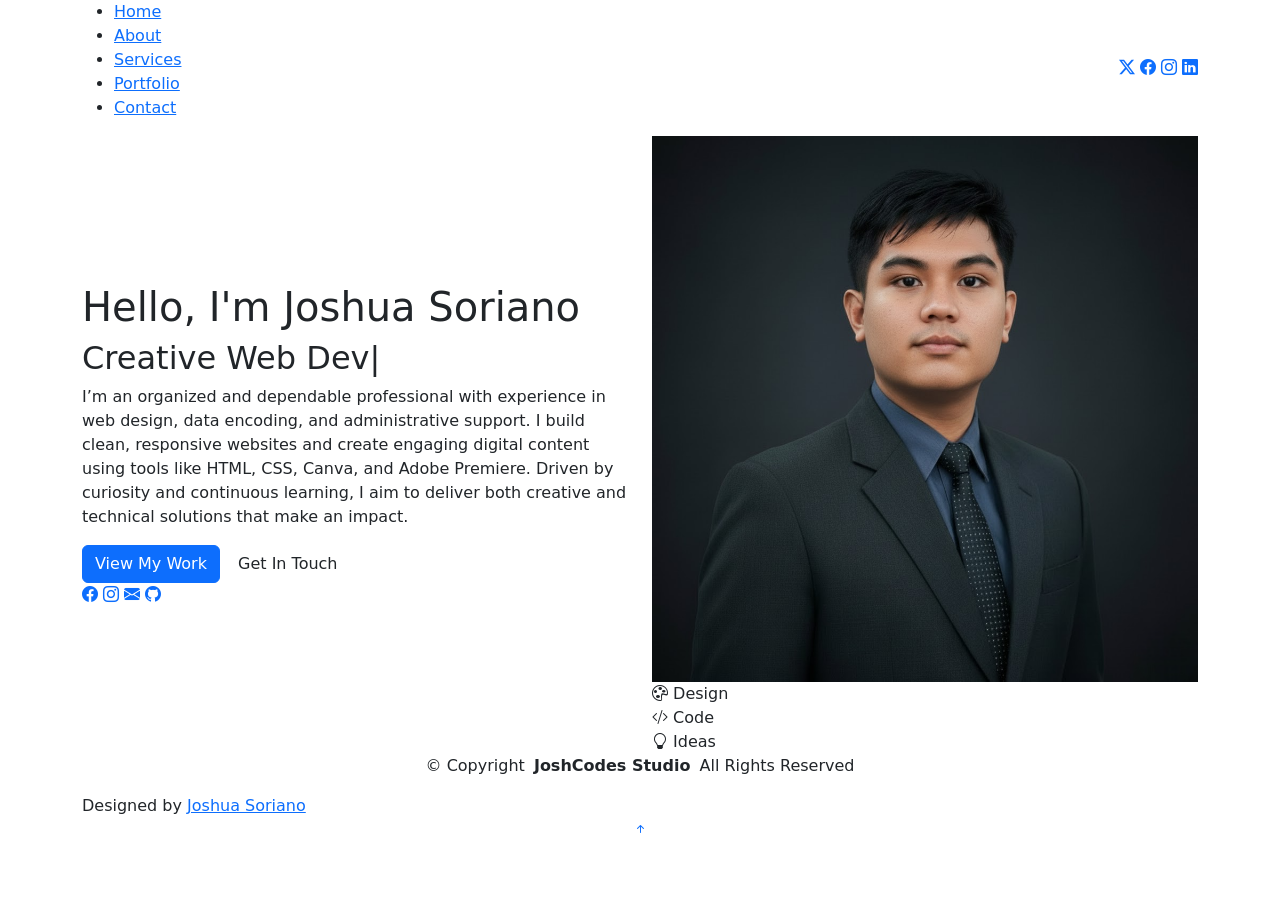
==== index.html @ 6dbc265b "Add files via upload" ====
<!DOCTYPE html>
<html lang="en">

<head>
  <meta charset="utf-8">
  <meta content="width=device-width, initial-scale=1.0" name="viewport">
  <title>Home - JoshCodes Studio</title>
  <meta name="description" content="">
  <meta name="keywords" content="">
  <link href="assets/img/logo/logo.png" rel="icon" type="image/png">

  <!-- Fonts -->
  <link href="https://fonts.googleapis.com" rel="preconnect">
  <link href="https://fonts.gstatic.com" rel="preconnect" crossorigin>
  <link href="https://fonts.googleapis.com/css2?family=Roboto:ital,wght@0,100;0,300;0,400;0,500;0,700;0,900;1,100;1,300;1,400;1,500;1,700;1,900&family=Poppins:ital,wght@0,100;0,200;0,300;0,400;0,500;0,600;0,700;0,800;0,900;1,100;1,200;1,300;1,400;1,500;1,600;1,700;1,800;1,900&family=Raleway:ital,wght@0,100;0,200;0,300;0,400;0,500;0,600;0,700;0,800;0,900;1,100;1,200;1,300;1,400;1,500;1,600;1,700;1,800;1,900&display=swap" rel="stylesheet">

  <!-- Vendor CSS Files -->
  <link href="assets/vendor/bootstrap/css/bootstrap.min.css" rel="stylesheet">
  <link href="assets/vendor/bootstrap-icons/bootstrap-icons.css" rel="stylesheet">
  <link href="assets/vendor/aos/aos.css" rel="stylesheet">
  <link href="assets/vendor/swiper/swiper-bundle.min.css" rel="stylesheet">
  <link href="assets/vendor/glightbox/css/glightbox.min.css" rel="stylesheet">

  <!-- Main CSS File -->
  <link href="assets/css/main.css" rel="stylesheet">

  <!-- =======================================================
  * Template Name: FolioOne
  * Template URL: https://bootstrapmade.com/folioone-bootstrap-portfolio-website-template/
  * Updated: Aug 23 2025 with Bootstrap v5.3.7
  * Author: BootstrapMade.com
  * License: https://bootstrapmade.com/license/
  ======================================================== -->
</head>

<body class="index-page">

  <header id="header" class="header d-flex align-items-center light-background sticky-top">
    <div class="container position-relative d-flex align-items-center justify-content-between">

      <!-- <a href="index.html" class="logo d-flex align-items-center me-auto me-xl-0">
      <img src="assets/img/logo.webp" alt="">
      <h1 class="sitename">FolioOne</h1> 
    </a> -->

      <nav id="navmenu" class="navmenu">
        <ul>
          <li><a href="index.html" class="active">Home</a></li>
          <li><a href="about.html">About</a></li>
          <li><a href="services.html">Services</a></li>
          <li><a href="portfolio.html">Portfolio</a></li>
          <li><a href="contact.html">Contact</a></li>
        </ul>
        <i class="mobile-nav-toggle d-xl-none bi bi-list"></i>
      </nav>

      <div class="header-social-links">
        <a href="#" title="Twitter (Coming soon)"><i class="bi bi-twitter-x"></i></a>
        <a href="https://www.facebook.com/joshuasoriano26" target="_blank"><i class="bi bi-facebook"></i></a>
        <a href="#" title="Instagram (Coming soon)"><i class="bi bi-instagram"></i></a>
        <a href="#" title="LinkedIn (Coming soon)"><i class="bi bi-linkedin"></i></a>
      </div>

    </div>
  </header>

  <main class="main">

    <!-- Hero Section -->
    <section id="hero" class="hero section">

      <div class="container" data-aos="fade-up" data-aos-delay="100">

        <div class="row gy-4 align-items-center">
          <div class="col-lg-6 order-2 order-lg-1">
            <div class="hero-content">
              <h1 data-aos="fade-up" data-aos-delay="200">Hello, I'm <span class="highlight">Joshua Soriano</span></h1>
              <h2 data-aos="fade-up" data-aos-delay="300">Creative <span class="typed" data-typed-items="Web Developer, UI/UX Designer, Multimedia Editor, IT Support"></span></h2>
              <p data-aos="fade-up" data-aos-delay="400">
              I’m an organized and dependable professional with experience in web design, data encoding, and administrative support. 
              I build clean, responsive websites and create engaging digital content using tools like HTML, CSS, Canva, and Adobe Premiere. 
              Driven by curiosity and continuous learning, I aim to deliver both creative and technical solutions that make an impact.
              </p>
              <div class="hero-actions" data-aos="fade-up" data-aos-delay="500">              
                <a href="portfolio.html" class="btn btn-primary">View My Work</a>
                <a href="contact.html" class="btn btn-outline">Get In Touch</a>
              </div>
              <div class="social-links" data-aos="fade-up" data-aos-delay="600">
                <a href="https://www.facebook.com/joshuasoriano26" target="_blank" class="facebook"><i class="bi bi-facebook"></i></a>
                <a href="https://www.instagram.com/joshua.soooo" title="Instagram (Coming soon)" class="instagram"><i class="bi bi-instagram"></i></a>
                <a href="mailto:joshuansoriano26@gmail.com" class="email"><i class="bi bi-envelope-fill"></i></a>
                <a href="javascript:void(0);" title="GitHub (Coming soon)" class="github"><i class="bi bi-github"></i></a>
              </div>                          
            </div>
          </div>
          <div class="col-lg-6 order-1 order-lg-2">
            <div class="hero-image" data-aos="zoom-in" data-aos-delay="300">
              <div class="image-wrapper">
                <img src="assets/img/profile/Portrait.png" alt="Sarah Mitchell" class="img-fluid">
                <div class="floating-elements">
                  <div class="floating-card design" data-aos="fade-left" data-aos-delay="700">
                    <i class="bi bi-palette"></i>
                    <span>Design</span>
                  </div>
                  <div class="floating-card code" data-aos="fade-right" data-aos-delay="800">
                    <i class="bi bi-code-slash"></i>
                    <span>Code</span>
                  </div>
                  <div class="floating-card creativity" data-aos="fade-up" data-aos-delay="900">
                    <i class="bi bi-lightbulb"></i>
                    <span>Ideas</span>
                  </div>
                </div>
              </div>
            </div>
          </div>
        </div>

      </div>

    </section><!-- /Hero Section -->

  </main>

  <footer id="footer" class="footer">

    <div class="container">
      <div class="copyright text-center ">
        <p>© <span>Copyright</span> <strong class="px-1 sitename">JoshCodes Studio</strong> <span>All Rights Reserved<br></span></p>
      </div>
      <div class="credits">
        <!-- All the links in the footer should remain intact. -->
        <!-- You can delete the links only if you've purchased the pro version. -->
        <!-- Licensing information: https://bootstrapmade.com/license/ -->
        <!-- Purchase the pro version with working PHP/AJAX contact form: [buy-url] -->
        Designed by <a href="https://bootstrapmade.com/">Joshua Soriano</a>
      </div>
    </div>

  </footer>

  <!-- Scroll Top -->
  <a href="#" id="scroll-top" class="scroll-top d-flex align-items-center justify-content-center"><i class="bi bi-arrow-up-short"></i></a>

  <!-- Preloader -->
  <div id="preloader"></div>

  <!-- Vendor JS Files -->
  <script src="assets/vendor/bootstrap/js/bootstrap.bundle.min.js"></script>
  <script src="assets/vendor/php-email-form/validate.js"></script>
  <script src="assets/vendor/aos/aos.js"></script>
  <script src="assets/vendor/typed.js/typed.umd.js"></script>
  <script src="assets/vendor/waypoints/noframework.waypoints.js"></script>
  <script src="assets/vendor/purecounter/purecounter_vanilla.js"></script>
  <script src="assets/vendor/swiper/swiper-bundle.min.js"></script>
  <script src="assets/vendor/imagesloaded/imagesloaded.pkgd.min.js"></script>
  <script src="assets/vendor/isotope-layout/isotope.pkgd.min.js"></script>
  <script src="assets/vendor/glightbox/js/glightbox.min.js"></script>

  <!-- Main JS File -->
  <script src="assets/js/main.js"></script>

</body>

</html>
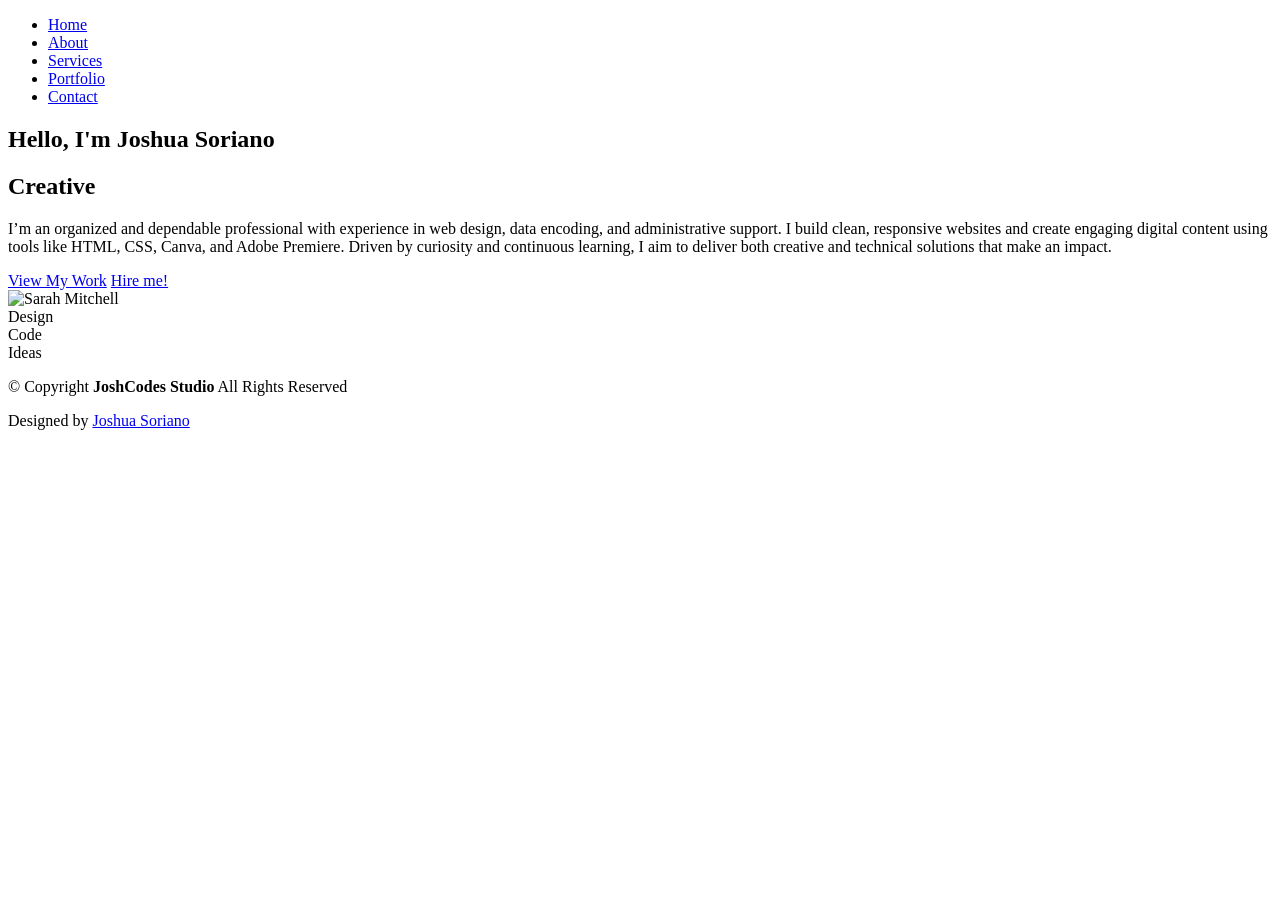
==== commit 26207371: "Add files via upload" ====
--- a/index.html
+++ b/index.html
@@ -57,7 +57,7 @@
       <div class="header-social-links">
         <a href="#" title="Twitter (Coming soon)"><i class="bi bi-twitter-x"></i></a>
         <a href="https://www.facebook.com/joshuasoriano26" target="_blank"><i class="bi bi-facebook"></i></a>
-        <a href="#" title="Instagram (Coming soon)"><i class="bi bi-instagram"></i></a>
+        <a href="https://www.instagram.com/joshua.soooo" target="_blank"><i class="bi bi-instagram"></i></a>
         <a href="#" title="LinkedIn (Coming soon)"><i class="bi bi-linkedin"></i></a>
       </div>
 
@@ -83,13 +83,13 @@
               </p>
               <div class="hero-actions" data-aos="fade-up" data-aos-delay="500">              
                 <a href="portfolio.html" class="btn btn-primary">View My Work</a>
-                <a href="contact.html" class="btn btn-outline">Get In Touch</a>
+                <a href="contact.html" class="btn btn-outline">Hire me!</a>
               </div>
               <div class="social-links" data-aos="fade-up" data-aos-delay="600">
                 <a href="https://www.facebook.com/joshuasoriano26" target="_blank" class="facebook"><i class="bi bi-facebook"></i></a>
-                <a href="https://www.instagram.com/joshua.soooo" title="Instagram (Coming soon)" class="instagram"><i class="bi bi-instagram"></i></a>
+                <a href="https://www.instagram.com/joshua.soooo" target="_blank" class="instagram"><i class="bi bi-instagram"></i></a>
                 <a href="mailto:joshuansoriano26@gmail.com" class="email"><i class="bi bi-envelope-fill"></i></a>
-                <a href="javascript:void(0);" title="GitHub (Coming soon)" class="github"><i class="bi bi-github"></i></a>
+                <a href="https://github.com/joshuansoriano26" target="_blank" class="github"><i class="bi bi-github"></i></a>
               </div>                          
             </div>
           </div>
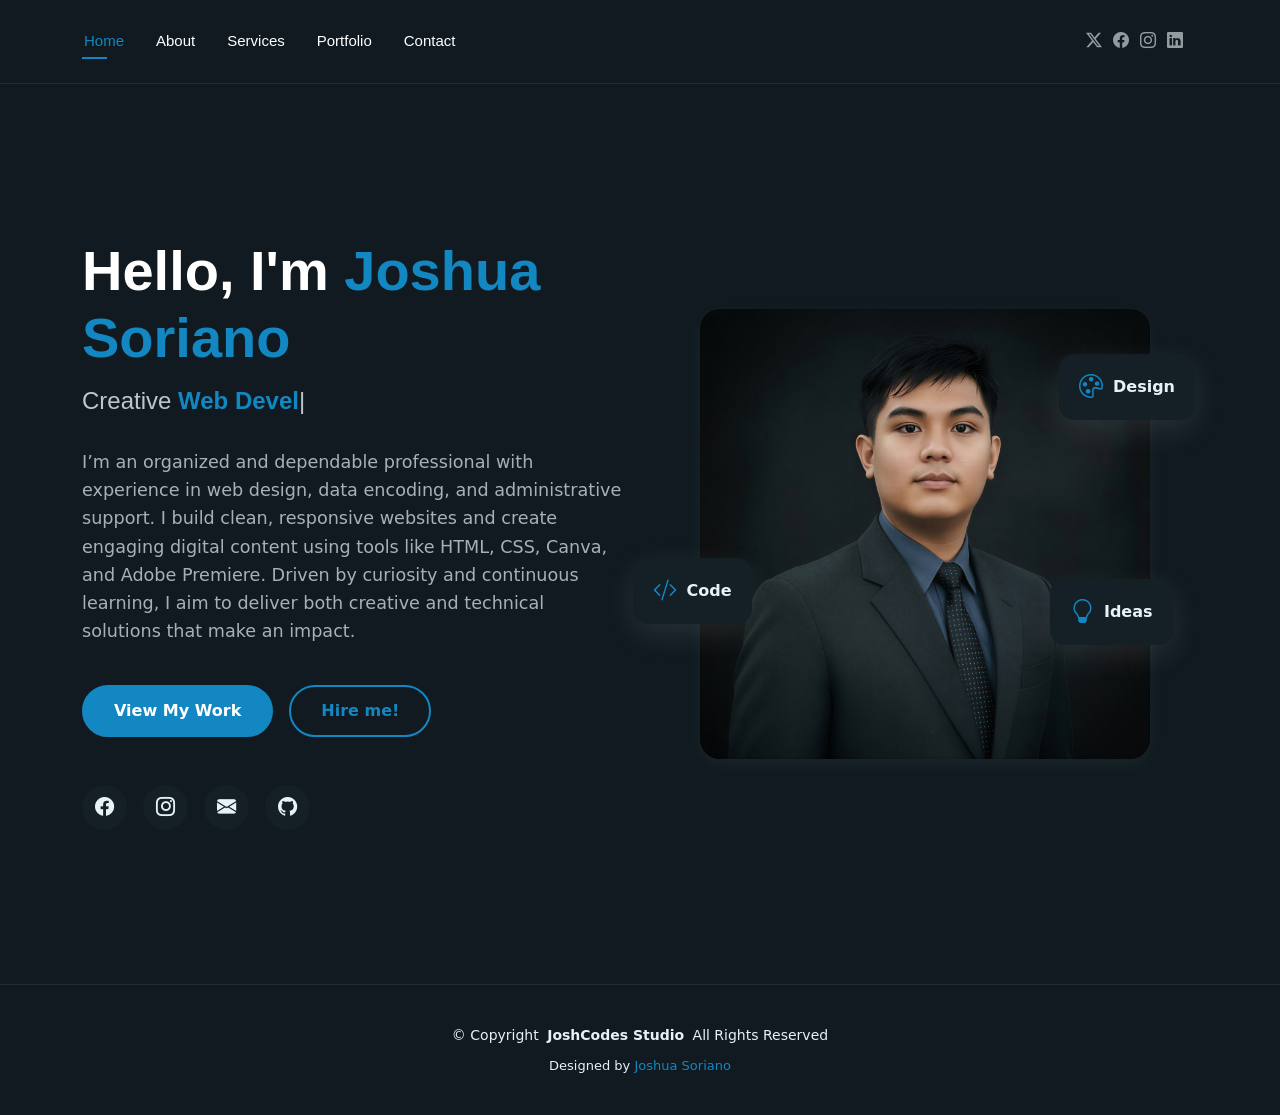
==== commit 9015c1eb: "Update index.html" ====
--- a/index.html
+++ b/index.html
@@ -129,11 +129,7 @@
         <p>© <span>Copyright</span> <strong class="px-1 sitename">JoshCodes Studio</strong> <span>All Rights Reserved<br></span></p>
       </div>
       <div class="credits">
-        <!-- All the links in the footer should remain intact. -->
-        <!-- You can delete the links only if you've purchased the pro version. -->
-        <!-- Licensing information: https://bootstrapmade.com/license/ -->
-        <!-- Purchase the pro version with working PHP/AJAX contact form: [buy-url] -->
-        Designed by <a href="https://bootstrapmade.com/">Joshua Soriano</a>
+        Designed by <a href="https://www.facebook.com/joshuasoriano26">Joshua Soriano</a>
       </div>
     </div>
 
@@ -162,4 +158,4 @@
 
 </body>
 
-</html>+</html>
--- a/assets/css/main.css
+++ b/assets/css/main.css
@@ -0,0 +1,2842 @@
+:root {
+  --default-font: "Roboto",  system-ui, -apple-system, "Segoe UI", Roboto, "Helvetica Neue", Arial, "Noto Sans", "Liberation Sans", sans-serif, "Apple Color Emoji", "Segoe UI Emoji", "Segoe UI Symbol", "Noto Color Emoji";
+  --heading-font: "Raleway",  sans-serif;
+  --nav-font: "Poppins",  sans-serif;
+}
+
+/* Global Colors - The following color variables are used throughout the website. Updating them here will change the color scheme of the entire website */
+:root { 
+  --background-color: #101a20; /* Background color for the entire website, including individual sections */
+  --default-color: #e7f2f7; /* Default color used for the majority of the text content across the entire website */
+  --heading-color: #ffffff; /* Color for headings, subheadings and title throughout the website */
+  --accent-color: #1387c1; /* Accent color that represents your brand on the website. It's used for buttons, links, and other elements that need to stand out */
+  --surface-color: #141f26; /* The surface color is used as a background of boxed elements within sections, such as cards, icon boxes, or other elements that require a visual separation from the global background. */
+  --contrast-color: #ffffff; /* Contrast color for text, ensuring readability against backgrounds of accent, heading, or default colors. */
+}
+
+/* Nav Menu Colors - The following color variables are used specifically for the navigation menu. They are separate from the global colors to allow for more customization options */
+:root {
+  --nav-color: #ffffff;  /* The default color of the main navmenu links */
+  --nav-hover-color: #1387c1; /* Applied to main navmenu links when they are hovered over or active */
+  --nav-mobile-background-color: #213642; /* Used as the background color for mobile navigation menu */
+  --nav-dropdown-background-color: #051117; /* Used as the background color for dropdown items that appear when hovering over primary navigation items */
+  --nav-dropdown-color: #e7f2f7; /* Used for navigation links of the dropdown items in the navigation menu. */
+  --nav-dropdown-hover-color: #1387c1; /* Similar to --nav-hover-color, this color is applied to dropdown navigation links when they are hovered over. */
+}
+
+/* Color Presets - These classes override global colors when applied to any section or element, providing reuse of the sam color scheme. */
+
+.light-background {
+  --background-color: #142027;
+  --surface-color: #325264;
+}
+
+.dark-background {
+  --background-color: #0b1419;
+  --default-color: #ffffff;
+  --heading-color: #ffffff;
+  --surface-color: #252525;
+  --contrast-color: #ffffff;
+}
+
+/* Smooth scroll */
+:root {
+  scroll-behavior: smooth;
+}
+
+/*--------------------------------------------------------------
+# General Styling & Shared Classes
+--------------------------------------------------------------*/
+body {
+  color: var(--default-color);
+  background-color: var(--background-color);
+  font-family: var(--default-font);
+}
+
+a {
+  color: var(--accent-color);
+  text-decoration: none;
+  transition: 0.3s;
+}
+
+a:hover {
+  color: color-mix(in srgb, var(--accent-color), transparent 25%);
+  text-decoration: none;
+}
+
+h1,
+h2,
+h3,
+h4,
+h5,
+h6 {
+  color: var(--heading-color);
+  font-family: var(--heading-font);
+}
+
+/* PHP Email Form Messages
+------------------------------*/
+.php-email-form .error-message {
+  display: none;
+  background: #df1529;
+  color: #ffffff;
+  text-align: left;
+  padding: 15px;
+  margin-bottom: 24px;
+  font-weight: 600;
+}
+
+.php-email-form .sent-message {
+  display: none;
+  color: #ffffff;
+  background: #059652;
+  text-align: center;
+  padding: 15px;
+  margin-bottom: 24px;
+  font-weight: 600;
+}
+
+.php-email-form .loading {
+  display: none;
+  background: var(--surface-color);
+  text-align: center;
+  padding: 15px;
+  margin-bottom: 24px;
+}
+
+.php-email-form .loading:before {
+  content: "";
+  display: inline-block;
+  border-radius: 50%;
+  width: 24px;
+  height: 24px;
+  margin: 0 10px -6px 0;
+  border: 3px solid var(--accent-color);
+  border-top-color: var(--surface-color);
+  animation: php-email-form-loading 1s linear infinite;
+}
+
+@keyframes php-email-form-loading {
+  0% {
+    transform: rotate(0deg);
+  }
+
+  100% {
+    transform: rotate(360deg);
+  }
+}
+
+/*--------------------------------------------------------------
+# Global Header
+--------------------------------------------------------------*/
+.header {
+  --background-color: rgba(255, 255, 255, 0);
+  color: var(--default-color);
+  background-color: var(--background-color);
+  padding: 15px 0;
+  transition: all 0.5s;
+  z-index: 997;
+  border-bottom: 1px solid color-mix(in srgb, var(--default-color), transparent 92%);
+}
+
+.header .logo {
+  line-height: 1;
+}
+
+.header .logo img {
+  max-height: 36px;
+  margin-right: 8px;
+}
+
+.header .logo h1 {
+  font-size: 32px;
+  margin: 0;
+  font-weight: 400;
+  color: var(--heading-color);
+}
+
+.header .header-social-links {
+  padding-right: 15px;
+}
+
+.header .header-social-links a {
+  color: color-mix(in srgb, var(--default-color), transparent 40%);
+  padding-left: 6px;
+  display: inline-block;
+  transition: 0.3s;
+  font-size: 16px;
+}
+
+.header .header-social-links a:hover {
+  color: var(--default-color);
+}
+
+.header .header-social-links a i {
+  line-height: 0px;
+}
+
+@media (max-width: 1200px) {
+  .header .logo {
+    order: 1;
+  }
+
+  .header .header-social-links {
+    order: 2;
+  }
+
+  .header .navmenu {
+    order: 3;
+  }
+}
+
+/* Global Header on Scroll
+------------------------------*/
+.scrolled .header {
+  --background-color: rgba(16, 26, 32, 0.9);
+}
+
+/*--------------------------------------------------------------
+# Navigation Menu
+--------------------------------------------------------------*/
+/* Desktop Navigation */
+@media (min-width: 1200px) {
+  .navmenu {
+    padding: 0;
+  }
+
+  .navmenu ul {
+    margin: 0;
+    padding: 0;
+    display: flex;
+    list-style: none;
+    align-items: center;
+  }
+
+  .navmenu li {
+    position: relative;
+  }
+
+  .navmenu>ul>li {
+    white-space: nowrap;
+    padding: 15px 28px 15px 0;
+  }
+
+  .navmenu>ul>li:last-child {
+    padding-right: 0;
+  }
+
+  .navmenu a,
+  .navmenu a:focus {
+    color: var(--nav-color);
+    font-size: 15px;
+    padding: 0 2px;
+    font-family: var(--nav-font);
+    font-weight: 400;
+    display: flex;
+    align-items: center;
+    justify-content: space-between;
+    white-space: nowrap;
+    transition: 0.3s;
+    position: relative;
+  }
+
+  .navmenu a i,
+  .navmenu a:focus i {
+    font-size: 12px;
+    line-height: 0;
+    margin-left: 5px;
+    transition: 0.3s;
+  }
+
+  .navmenu>ul>li>a:before {
+    content: "";
+    position: absolute;
+    height: 2px;
+    bottom: -6px;
+    left: 0;
+    background-color: var(--nav-hover-color);
+    visibility: hidden;
+    width: 0px;
+    transition: all 0.3s ease-in-out 0s;
+  }
+
+  .navmenu a:hover:before,
+  .navmenu li:hover>a:before,
+  .navmenu .active:before {
+    visibility: visible;
+    width: 25px;
+  }
+
+  .navmenu li:hover>a,
+  .navmenu .active,
+  .navmenu .active:focus {
+    color: var(--nav-hover-color);
+  }
+
+  .navmenu .dropdown ul {
+    margin: 0;
+    padding: 10px 0;
+    background: var(--nav-dropdown-background-color);
+    display: block;
+    position: absolute;
+    visibility: hidden;
+    left: -5px;
+    top: 130%;
+    opacity: 0;
+    transition: 0.3s;
+    border-radius: 4px;
+    z-index: 99;
+    box-shadow: 0px 0px 30px rgba(0, 0, 0, 0.1);
+  }
+
+  .navmenu .dropdown ul li {
+    min-width: 200px;
+  }
+
+  .navmenu .dropdown ul a {
+    padding: 10px 20px;
+    font-size: 15px;
+    text-transform: none;
+    color: var(--nav-dropdown-color);
+  }
+
+  .navmenu .dropdown ul a i {
+    font-size: 12px;
+  }
+
+  .navmenu .dropdown ul a:hover,
+  .navmenu .dropdown ul .active:hover,
+  .navmenu .dropdown ul li:hover>a {
+    color: var(--nav-dropdown-hover-color);
+  }
+
+  .navmenu .dropdown:hover>ul {
+    opacity: 1;
+    top: 100%;
+    visibility: visible;
+  }
+
+  .navmenu .dropdown .dropdown ul {
+    top: 0;
+    left: -90%;
+    visibility: hidden;
+  }
+
+  .navmenu .dropdown .dropdown:hover>ul {
+    opacity: 1;
+    top: 0;
+    left: -100%;
+    visibility: visible;
+  }
+}
+
+/* Mobile Navigation */
+@media (max-width: 1199px) {
+  .mobile-nav-toggle {
+    color: var(--nav-color);
+    font-size: 28px;
+    line-height: 0;
+    margin-right: 10px;
+    cursor: pointer;
+    transition: color 0.3s;
+  }
+
+  .navmenu {
+    padding: 0;
+    z-index: 9997;
+  }
+
+  .navmenu ul {
+    display: none;
+    list-style: none;
+    position: absolute;
+    inset: 60px 20px 20px 20px;
+    padding: 10px 0;
+    margin: 0;
+    border-radius: 6px;
+    background-color: var(--nav-mobile-background-color);
+    border: 1px solid color-mix(in srgb, var(--default-color), transparent 90%);
+    box-shadow: none;
+    overflow-y: auto;
+    transition: 0.3s;
+    z-index: 9998;
+  }
+
+  .navmenu a,
+  .navmenu a:focus {
+    color: var(--nav-dropdown-color);
+    padding: 10px 20px;
+    font-family: var(--nav-font);
+    font-size: 17px;
+    font-weight: 500;
+    display: flex;
+    align-items: center;
+    justify-content: space-between;
+    white-space: nowrap;
+    transition: 0.3s;
+  }
+
+  .navmenu a i,
+  .navmenu a:focus i {
+    font-size: 12px;
+    line-height: 0;
+    margin-left: 5px;
+    width: 30px;
+    height: 30px;
+    display: flex;
+    align-items: center;
+    justify-content: center;
+    border-radius: 50%;
+    transition: 0.3s;
+    background-color: color-mix(in srgb, var(--accent-color), transparent 90%);
+  }
+
+  .navmenu a i:hover,
+  .navmenu a:focus i:hover {
+    background-color: var(--accent-color);
+    color: var(--contrast-color);
+  }
+
+  .navmenu a:hover,
+  .navmenu .active,
+  .navmenu .active:focus {
+    color: var(--nav-dropdown-hover-color);
+  }
+
+  .navmenu .active i,
+  .navmenu .active:focus i {
+    background-color: var(--accent-color);
+    color: var(--contrast-color);
+    transform: rotate(180deg);
+  }
+
+  .navmenu .dropdown ul {
+    position: static;
+    display: none;
+    z-index: 99;
+    padding: 10px 0;
+    margin: 10px 20px;
+    background-color: var(--nav-dropdown-background-color);
+    transition: all 0.5s ease-in-out;
+  }
+
+  .navmenu .dropdown ul ul {
+    background-color: rgba(33, 37, 41, 0.1);
+  }
+
+  .navmenu .dropdown>.dropdown-active {
+    display: block;
+    background-color: rgba(33, 37, 41, 0.03);
+  }
+
+  .mobile-nav-active {
+    overflow: hidden;
+  }
+
+  .mobile-nav-active .mobile-nav-toggle {
+    color: #fff;
+    position: absolute;
+    font-size: 32px;
+    top: 15px;
+    right: 15px;
+    margin-right: 0;
+    z-index: 9999;
+  }
+
+  .mobile-nav-active .navmenu {
+    position: fixed;
+    overflow: hidden;
+    inset: 0;
+    background: rgba(33, 37, 41, 0.8);
+    transition: 0.3s;
+  }
+
+  .mobile-nav-active .navmenu>ul {
+    display: block;
+  }
+}
+
+/*--------------------------------------------------------------
+# Global Footer
+--------------------------------------------------------------*/
+.footer {
+  color: var(--default-color);
+  background-color: var(--background-color);
+  font-size: 14px;
+  padding: 40px 0;
+  position: relative;
+  border-top: 1px solid color-mix(in srgb, var(--default-color), transparent 92%);
+}
+
+.footer .copyright p {
+  margin-bottom: 0;
+}
+
+.footer .social-links {
+  margin-top: 20px;
+}
+
+.footer .social-links a {
+  display: flex;
+  align-items: center;
+  justify-content: center;
+  width: 40px;
+  height: 40px;
+  border-radius: 50%;
+  border: 1px solid color-mix(in srgb, var(--default-color), transparent 50%);
+  font-size: 16px;
+  color: color-mix(in srgb, var(--default-color), transparent 50%);
+  margin: 0 5px;
+  transition: 0.3s;
+}
+
+.footer .social-links a:hover {
+  color: var(--accent-color);
+  border-color: var(--accent-color);
+}
+
+.footer .credits {
+  margin-top: 10px;
+  font-size: 13px;
+  text-align: center;
+}
+
+/*--------------------------------------------------------------
+# Preloader
+--------------------------------------------------------------*/
+#preloader {
+  position: fixed;
+  inset: 0;
+  z-index: 9999;
+  overflow: hidden;
+  background-color: var(--background-color);
+  transition: all 0.6s ease-out;
+  width: 100%;
+  height: 100vh;
+}
+
+#preloader:before,
+#preloader:after {
+  content: "";
+  position: absolute;
+  border: 4px solid var(--accent-color);
+  border-radius: 50%;
+  animation: animate-preloader 2s cubic-bezier(0, 0.2, 0.8, 1) infinite;
+}
+
+#preloader:after {
+  animation-delay: -0.5s;
+}
+
+@keyframes animate-preloader {
+  0% {
+    width: 10px;
+    height: 10px;
+    top: calc(50% - 5px);
+    left: calc(50% - 5px);
+    opacity: 1;
+  }
+
+  100% {
+    width: 72px;
+    height: 72px;
+    top: calc(50% - 36px);
+    left: calc(50% - 36px);
+    opacity: 0;
+  }
+}
+
+/*--------------------------------------------------------------
+# Scroll Top Button
+--------------------------------------------------------------*/
+.scroll-top {
+  position: fixed;
+  visibility: hidden;
+  opacity: 0;
+  right: 15px;
+  bottom: -15px;
+  z-index: 99999;
+  background-color: var(--accent-color);
+  width: 44px;
+  height: 44px;
+  border-radius: 50px;
+  transition: all 0.4s;
+}
+
+.scroll-top i {
+  font-size: 24px;
+  color: var(--contrast-color);
+  line-height: 0;
+}
+
+.scroll-top:hover {
+  background-color: color-mix(in srgb, var(--accent-color), transparent 20%);
+  color: var(--contrast-color);
+}
+
+.scroll-top.active {
+  visibility: visible;
+  opacity: 1;
+  bottom: 15px;
+}
+
+/*--------------------------------------------------------------
+# Disable aos animation delay on mobile devices
+--------------------------------------------------------------*/
+@media screen and (max-width: 768px) {
+  [data-aos-delay] {
+    transition-delay: 0 !important;
+  }
+}
+
+/*--------------------------------------------------------------
+# Global Page Titles & Breadcrumbs
+--------------------------------------------------------------*/
+.page-title {
+  color: var(--default-color);
+  background-color: var(--background-color);
+  position: relative;
+}
+
+.page-title .heading {
+  padding: 80px 0;
+  border-top: 1px solid color-mix(in srgb, var(--default-color), transparent 90%);
+}
+
+.page-title .heading h1 {
+  font-size: 38px;
+  font-weight: 700;
+}
+
+.page-title nav {
+  background-color: color-mix(in srgb, var(--default-color), transparent 96%);
+  padding: 20px 0;
+}
+
+.page-title nav ol {
+  display: flex;
+  flex-wrap: wrap;
+  list-style: none;
+  padding: 0;
+  margin: 0;
+  font-size: 16px;
+  font-weight: 400;
+}
+
+.page-title nav ol li+li {
+  padding-left: 10px;
+}
+
+.page-title nav ol li+li::before {
+  content: "/";
+  display: inline-block;
+  padding-right: 10px;
+  color: color-mix(in srgb, var(--default-color), transparent 70%);
+}
+
+/*--------------------------------------------------------------
+# Global Sections
+--------------------------------------------------------------*/
+section,
+.section {
+  color: var(--default-color);
+  background-color: var(--background-color);
+  padding: 60px 0;
+  scroll-margin-top: 100px;
+  overflow: clip;
+}
+
+@media (max-width: 1199px) {
+
+  section,
+  .section {
+    scroll-margin-top: 66px;
+  }
+}
+
+/*--------------------------------------------------------------
+# Global Section Titles
+--------------------------------------------------------------*/
+.section-title {
+  text-align: center;
+  padding-bottom: 60px;
+  position: relative;
+}
+
+.section-title h2 {
+  font-size: 3.5rem;
+  font-weight: 400;
+  line-height: 1.2;
+  color: var(--heading-color);
+  margin-bottom: 1.5rem;
+  letter-spacing: -1px;
+}
+
+@media (max-width: 768px) {
+  .section-title h2 {
+    font-size: 2.5rem;
+  }
+}
+
+.section-title p {
+  font-size: 1.125rem;
+  line-height: 1.8;
+  color: color-mix(in srgb, var(--default-color), transparent 25%);
+  max-width: 900px;
+  margin: 0 auto;
+  text-wrap: balance;
+}
+
+/*--------------------------------------------------------------
+# Hero Section
+--------------------------------------------------------------*/
+.hero {
+  padding: 80px 0;
+  min-height: 100vh;
+  display: flex;
+  align-items: center;
+}
+
+.hero .hero-content h1 {
+  font-size: 3.5rem;
+  font-weight: 700;
+  margin-bottom: 1rem;
+  line-height: 1.2;
+}
+
+.hero .hero-content h1 .highlight {
+  color: var(--accent-color);
+  position: relative;
+}
+
+.hero .hero-content h1 .highlight::after {
+  content: "";
+  position: absolute;
+  bottom: 0;
+  left: 0;
+  width: 100%;
+  height: 3px;
+  background: linear-gradient(90deg, var(--accent-color), color-mix(in srgb, var(--accent-color), transparent 50%));
+  border-radius: 2px;
+}
+
+@media (max-width: 768px) {
+  .hero .hero-content h1 {
+    font-size: 2.5rem;
+  }
+}
+
+.hero .hero-content h2 {
+  font-size: 1.5rem;
+  font-weight: 400;
+  margin-bottom: 2rem;
+  color: color-mix(in srgb, var(--default-color), transparent 20%);
+}
+
+.hero .hero-content h2 .typed {
+  color: var(--accent-color);
+  font-weight: 600;
+}
+
+@media (max-width: 768px) {
+  .hero .hero-content h2 {
+    font-size: 1.25rem;
+  }
+}
+
+.hero .hero-content p {
+  font-size: 1.1rem;
+  line-height: 1.6;
+  margin-bottom: 2.5rem;
+  color: color-mix(in srgb, var(--default-color), transparent 30%);
+}
+
+.hero .hero-actions {
+  display: flex;
+  gap: 1rem;
+  margin-bottom: 3rem;
+}
+
+.hero .hero-actions .btn {
+  padding: 12px 30px;
+  border-radius: 50px;
+  font-weight: 600;
+  text-decoration: none;
+  transition: all 0.3s ease;
+  border: 2px solid;
+}
+
+.hero .hero-actions .btn.btn-primary {
+  background: var(--accent-color);
+  color: var(--contrast-color);
+  border-color: var(--accent-color);
+}
+
+.hero .hero-actions .btn.btn-primary:hover {
+  background: color-mix(in srgb, var(--accent-color), black 15%);
+  border-color: color-mix(in srgb, var(--accent-color), black 15%);
+  transform: translateY(-2px);
+}
+
+.hero .hero-actions .btn.btn-outline {
+  background: transparent;
+  color: var(--accent-color);
+  border-color: var(--accent-color);
+}
+
+.hero .hero-actions .btn.btn-outline:hover {
+  transform: translateY(-2px);
+}
+
+@media (max-width: 576px) {
+  .hero .hero-actions {
+    flex-direction: column;
+  }
+
+  .hero .hero-actions .btn {
+    text-align: center;
+  }
+}
+
+.hero .social-links {
+  display: flex;
+  gap: 1rem;
+}
+
+.hero .social-links a {
+  width: 45px;
+  height: 45px;
+  background: var(--surface-color);
+  border-radius: 50%;
+  display: flex;
+  align-items: center;
+  justify-content: center;
+  color: var(--default-color);
+  font-size: 1.2rem;
+  transition: all 0.3s ease;
+}
+
+.hero .social-links a:hover {
+  background: var(--accent-color);
+  color: var(--contrast-color);
+  transform: translateY(-3px);
+  box-shadow: 0 8px 25px color-mix(in srgb, var(--accent-color), transparent 70%);
+}
+
+.hero .hero-image {
+  position: relative;
+}
+
+.hero .hero-image .image-wrapper {
+  position: relative;
+  max-width: 450px;
+  margin: 0 auto;
+}
+
+.hero .hero-image .image-wrapper img {
+  border-radius: 20px;
+  box-shadow: 0 5px 15px color-mix(in srgb, var(--default-color), transparent 95%);
+  transition: transform 0.3s ease;
+}
+
+.hero .hero-image .image-wrapper img:hover {
+  transform: scale(1.02);
+}
+
+.hero .hero-image .floating-elements {
+  position: absolute;
+  top: 0;
+  left: 0;
+  right: 0;
+  bottom: 0;
+  pointer-events: none;
+}
+
+.hero .hero-image .floating-elements .floating-card {
+  position: absolute;
+  background: var(--surface-color);
+  padding: 15px 20px;
+  border-radius: 15px;
+  box-shadow: 0 10px 30px color-mix(in srgb, var(--default-color), transparent 90%);
+  display: flex;
+  align-items: center;
+  gap: 10px;
+  font-weight: 600;
+  animation: float 3s ease-in-out infinite;
+}
+
+.hero .hero-image .floating-elements .floating-card i {
+  font-size: 1.5rem;
+  color: var(--accent-color);
+}
+
+.hero .hero-image .floating-elements .floating-card.design {
+  top: 10%;
+  right: -10%;
+  animation-delay: 0s;
+}
+
+.hero .hero-image .floating-elements .floating-card.code {
+  bottom: 30%;
+  left: -15%;
+  animation-delay: 1s;
+}
+
+.hero .hero-image .floating-elements .floating-card.creativity {
+  top: 60%;
+  right: -5%;
+  animation-delay: 2s;
+}
+
+@media (max-width: 992px) {
+  .hero .hero-image .floating-elements .floating-card {
+    display: none;
+  }
+}
+
+@keyframes float {
+
+  0%,
+  100% {
+    transform: translateY(0px);
+  }
+
+  50% {
+    transform: translateY(-10px);
+  }
+}
+
+@media (max-width: 992px) {
+  .hero .hero-content {
+    text-align: center;
+    margin-bottom: 3rem;
+  }
+}
+
+/*--------------------------------------------------------------
+# About Section
+--------------------------------------------------------------*/
+.about .intro-content .eyebrow {
+  display: inline-block;
+  letter-spacing: 0.12em;
+  text-transform: uppercase;
+  font-size: 12px;
+  color: color-mix(in srgb, var(--default-color), transparent 40%);
+  margin-bottom: 16px;
+}
+
+.about .intro-content .headline {
+  font-family: var(--heading-font);
+  font-weight: 300;
+  line-height: 1.2;
+  font-size: clamp(28px, 4vw, 44px);
+  margin: 0 0 24px 0;
+}
+
+.about .intro-content .lead {
+  font-size: 18px;
+  line-height: 1.8;
+  color: color-mix(in srgb, var(--default-color), transparent 10%);
+  margin-bottom: 24px;
+}
+
+.about .intro-content p {
+  line-height: 1.8;
+  margin-bottom: 24px;
+  color: color-mix(in srgb, var(--default-color), transparent 5%);
+}
+
+.about .intro-content .cta-group {
+  display: flex;
+  gap: 24px;
+  align-items: center;
+  margin-top: 24px;
+}
+
+.about .intro-content .cta-group .btn-ghost {
+  display: inline-flex;
+  align-items: center;
+  gap: 8px;
+  padding: 12px 18px;
+  border-radius: 6px;
+  color: var(--accent-color);
+  background: color-mix(in srgb, var(--accent-color), transparent 92%);
+  border: 1px solid color-mix(in srgb, var(--accent-color), transparent 70%);
+  transition: 0.3s ease-in-out;
+}
+
+.about .intro-content .cta-group .btn-ghost:hover,
+.about .intro-content .cta-group .btn-ghost:focus {
+  color: var(--contrast-color);
+  background: var(--accent-color);
+  border-color: var(--accent-color);
+  outline: none;
+  box-shadow: 0 0 0 3px color-mix(in srgb, var(--accent-color), transparent 70%);
+}
+
+.about .intro-content .cta-group .link-underline {
+  display: inline-flex;
+  align-items: center;
+  gap: 8px;
+  position: relative;
+  color: var(--accent-color);
+  padding-bottom: 4px;
+  transition: 0.3s ease-in-out;
+}
+
+.about .intro-content .cta-group .link-underline::after {
+  content: "";
+  position: absolute;
+  left: 0;
+  right: 0;
+  bottom: 0;
+  height: 1px;
+  background: color-mix(in srgb, var(--accent-color), transparent 40%);
+  transform: scaleX(0.4);
+  transform-origin: left;
+  transition: 0.3s ease-in-out;
+}
+
+.about .intro-content .cta-group .link-underline:hover,
+.about .intro-content .cta-group .link-underline:focus {
+  color: color-mix(in srgb, var(--accent-color), transparent 10%);
+  outline: none;
+}
+
+.about .intro-content .cta-group .link-underline:hover::after,
+.about .intro-content .cta-group .link-underline:focus::after {
+  transform: scaleX(1);
+}
+
+.about .profile-figure {
+  margin: 0;
+}
+
+.about .profile-figure .profile-photo {
+  width: 88%;
+  max-width: 440px;
+  border-radius: 18px;
+  box-shadow: 0 10px 30px color-mix(in srgb, var(--default-color), transparent 92%);
+  transform: translateY(0);
+  transition: transform 0.3s ease-in-out;
+}
+
+.about .profile-figure .profile-caption {
+  margin-top: 24px;
+  display: flex;
+  align-items: center;
+  justify-content: center;
+}
+
+.about .profile-figure .profile-caption .meta {
+  font-size: 14px;
+  color: color-mix(in srgb, var(--default-color), transparent 20%);
+}
+
+.about .profile-figure .profile-caption .meta .funfact {
+  font-size: 13px;
+  margin-top: 4px;
+  color: color-mix(in srgb, var(--default-color), transparent 35%);
+}
+
+.about .profile-figure:hover .profile-photo {
+  transform: translateY(-4px);
+}
+
+.about .skill-item {
+  padding: 24px;
+  border-radius: 6px;
+  transition: 0.3s ease-in-out;
+  background: color-mix(in srgb, var(--surface-color), var(--accent-color) 2%);
+  border: 1px solid color-mix(in srgb, var(--default-color), transparent 88%);
+  height: 100%;
+}
+
+.about .skill-item i {
+  font-size: 24px;
+  color: var(--accent-color);
+  margin-bottom: 16px;
+  display: inline-block;
+}
+
+.about .skill-item h3 {
+  font-size: 16px;
+  margin-bottom: 6px;
+  font-weight: 500;
+}
+
+.about .skill-item p {
+  margin: 0;
+  font-size: 14px;
+  color: color-mix(in srgb, var(--default-color), transparent 25%);
+}
+
+.about .skill-item:hover {
+  transform: translateY(-3px);
+  border-color: color-mix(in srgb, var(--accent-color), transparent 60%);
+  box-shadow: 0 10px 30px color-mix(in srgb, var(--default-color), transparent 92%);
+}
+
+.about .timeline-item {
+  position: relative;
+  padding-left: 26px;
+}
+
+.about .timeline-item time {
+  display: inline-block;
+  font-size: 12px;
+  letter-spacing: 0.08em;
+  text-transform: uppercase;
+  color: color-mix(in srgb, var(--default-color), transparent 45%);
+  margin-bottom: 6px;
+}
+
+.about .timeline-item h4 {
+  font-size: 18px;
+  font-weight: 400;
+  margin: 0 0 6px;
+}
+
+.about .timeline-item p {
+  font-size: 14px;
+  color: color-mix(in srgb, var(--default-color), transparent 25%);
+  margin: 0;
+}
+
+.about .timeline-item .dot {
+  position: absolute;
+  left: 0;
+  top: 4px;
+  width: 10px;
+  height: 10px;
+  border-radius: 50%;
+  background: var(--accent-color);
+  box-shadow: 0 0 0 6px color-mix(in srgb, var(--accent-color), transparent 80%);
+}
+
+.about .personal-quote {
+  padding: 24px 0;
+}
+
+.about .personal-quote p {
+  font-family: var(--heading-font);
+  font-weight: 300;
+  font-size: clamp(20px, 3vw, 28px);
+  line-height: 1.5;
+  color: color-mix(in srgb, var(--default-color), transparent 5%);
+  margin: 0 auto;
+  max-width: 800px;
+}
+
+.about .fact-pill {
+  display: flex;
+  align-items: center;
+  justify-content: center;
+  gap: 10px;
+  padding: 10px 14px;
+  border-radius: 999px;
+  border: 1px solid color-mix(in srgb, var(--default-color), transparent 85%);
+  background: var(--surface-color);
+  color: color-mix(in srgb, var(--default-color), transparent 10%);
+  transition: 0.3s ease-in-out;
+}
+
+.about .fact-pill i {
+  color: var(--accent-color);
+}
+
+.about .fact-pill span {
+  font-size: 14px;
+}
+
+.about .fact-pill:hover {
+  transform: translateY(-2px);
+  border-color: color-mix(in srgb, var(--accent-color), transparent 60%);
+  box-shadow: 0 10px 30px color-mix(in srgb, var(--default-color), transparent 92%);
+}
+
+.about .fact-pill:focus-within {
+  box-shadow: 0 0 0 3px color-mix(in srgb, var(--accent-color), transparent 70%);
+}
+
+@media (max-width: 992px) {
+  .about .profile-figure {
+    text-align: center !important;
+  }
+
+  .about .profile-figure .profile-photo {
+    width: 72%;
+  }
+
+  .about .intro-content .cta-group {
+    flex-wrap: wrap;
+  }
+}
+
+@media (max-width: 576px) {
+  .about .profile-figure .profile-photo {
+    width: 100%;
+  }
+}
+
+/*--------------------------------------------------------------
+# Skills Section
+--------------------------------------------------------------*/
+.skills .skill-box {
+  background-color: var(--surface-color);
+  padding: 2rem;
+  border-radius: 8px;
+  box-shadow: 0 0 20px rgba(0, 0, 0, 0.05);
+}
+
+.skills .skill-box h3 {
+  font-size: 1.2rem;
+  margin-bottom: 1rem;
+  font-weight: 600;
+}
+
+.skills .skill-box p {
+  font-size: 0.9rem;
+  margin-bottom: 0.8rem;
+  opacity: 0.6;
+}
+
+.skills .skill-box .progress {
+  background-color: color-mix(in srgb, var(--accent-color), transparent 85%);
+  border-radius: 50px;
+  height: 8px;
+  margin-top: 5px;
+  overflow: hidden;
+}
+
+.skills .skill-box .progress .progress-bar {
+  background-color: var(--accent-color);
+  height: 100%;
+  position: relative;
+  border-radius: 50px;
+  transition: 0.9s;
+  width: 1px;
+}
+
+/*--------------------------------------------------------------
+# Stats Section
+--------------------------------------------------------------*/
+.stats .avatars {
+  position: relative;
+}
+
+.stats .avatars img {
+  width: 60px;
+  height: 60px;
+  border: 3px solid var(--accent-color);
+  margin-right: -15px;
+  transition: transform 0.3s ease;
+}
+
+.stats .avatars img:hover {
+  transform: translateY(-5px);
+  z-index: 2;
+}
+
+.stats .counters h2 {
+  color: var(--heading-color);
+  font-size: 48px;
+  font-weight: 700;
+  margin-bottom: 10px;
+}
+
+.stats .counters h2 span {
+  display: inline-block;
+}
+
+.stats .counters p {
+  color: var(--default-color);
+  font-size: 18px;
+  margin: 0;
+  opacity: 0.9;
+}
+
+@media (max-width: 991px) {
+  .stats .row {
+    text-align: center;
+  }
+
+  .stats .avatars {
+    justify-content: center;
+    margin-bottom: 40px;
+  }
+
+  .stats .counters h2 {
+    font-size: 36px;
+  }
+
+  .stats .counters p {
+    font-size: 16px;
+  }
+
+  .stats .counters .col-md-4 {
+    margin-bottom: 30px;
+  }
+
+  .stats .counters .col-md-4:last-child {
+    margin-bottom: 0;
+  }
+}
+
+@media (max-width: 576px) {
+  .stats {
+    padding: 60px 0;
+  }
+
+  .stats .avatars {
+    flex-wrap: wrap;
+    justify-content: center;
+  }
+
+  .stats .avatars img {
+    margin: 0 -8px;
+  }
+}
+
+/*--------------------------------------------------------------
+# Testimonials Section
+--------------------------------------------------------------*/
+.testimonials .testimonials-carousel,
+.testimonials .testimonials-slider {
+  overflow: hidden;
+}
+
+.testimonials .testimonial-item .testimonial-content {
+  border-left: 3px solid var(--accent-color);
+  padding-left: 30px;
+}
+
+.testimonials .testimonial-item .testimonial-img {
+  border-radius: 50%;
+  border: 4px solid var(--background-color);
+  margin: 0 auto;
+}
+
+.testimonials .testimonial-item h3 {
+  font-size: 20px;
+  font-weight: bold;
+  margin: 10px 0 5px 0;
+}
+
+.testimonials .testimonial-item h4 {
+  font-size: 14px;
+  color: color-mix(in srgb, var(--default-color), transparent 40%);
+  margin: 0 0 10px 0;
+}
+
+.testimonials .testimonial-item .stars i {
+  color: #ffc107;
+  margin: 0 1px;
+}
+
+.testimonials .testimonial-item .quote-icon-left,
+.testimonials .testimonial-item .quote-icon-right {
+  color: color-mix(in srgb, var(--accent-color), transparent 50%);
+  font-size: 26px;
+  line-height: 0;
+}
+
+.testimonials .testimonial-item .quote-icon-left {
+  display: inline-block;
+  left: -5px;
+  position: relative;
+}
+
+.testimonials .testimonial-item .quote-icon-right {
+  display: inline-block;
+  right: -5px;
+  position: relative;
+  top: 10px;
+  transform: scale(-1, -1);
+}
+
+.testimonials .testimonial-item p {
+  font-style: italic;
+}
+
+.testimonials .swiper-wrapper {
+  height: auto;
+}
+
+.testimonials .swiper-pagination {
+  margin-top: 30px;
+  position: relative;
+}
+
+.testimonials .swiper-pagination .swiper-pagination-bullet {
+  width: 12px;
+  height: 12px;
+  background-color: color-mix(in srgb, var(--default-color), transparent 85%);
+  opacity: 1;
+}
+
+.testimonials .swiper-pagination .swiper-pagination-bullet-active {
+  background-color: var(--accent-color);
+}
+
+/*--------------------------------------------------------------
+# Resume Section
+--------------------------------------------------------------*/
+.resume .resume-item {
+  margin-bottom: 3rem;
+}
+
+.resume .resume-item .resume-title {
+  font-size: 1.75rem;
+  font-weight: 700;
+  margin-bottom: 1.5rem;
+  padding-bottom: 1.5rem;
+  position: relative;
+  color: var(--heading-color);
+}
+
+.resume .resume-item .resume-title::after {
+  content: "";
+  position: absolute;
+  display: block;
+  width: 50px;
+  height: 3px;
+  background: var(--accent-color);
+  bottom: 0;
+  left: 0;
+}
+
+.resume .resume-item .resume-content {
+  padding-left: 1.25rem;
+  border-left: 2px solid color-mix(in srgb, var(--accent-color), transparent 85%);
+}
+
+.resume .resume-item article {
+  position: relative;
+  margin-bottom: 2.5rem;
+}
+
+.resume .resume-item article::before {
+  content: "";
+  position: absolute;
+  width: 16px;
+  height: 16px;
+  border-radius: 50%;
+  left: -1.8rem;
+  top: 0.25rem;
+  background: var(--background-color);
+  border: 2px solid var(--accent-color);
+}
+
+.resume .resume-item article h4 {
+  font-size: 1.25rem;
+  font-weight: 600;
+  margin-bottom: 0.5rem;
+  color: var(--heading-color);
+}
+
+.resume .resume-item article h5 {
+  font-size: 1rem;
+  background: color-mix(in srgb, var(--accent-color), transparent 92%);
+  padding: 0.375rem 0.75rem;
+  display: inline-block;
+  font-weight: 600;
+  margin: 0.5rem 0;
+  color: var(--accent-color);
+  border-radius: 4px;
+}
+
+.resume .resume-item article .institution,
+.resume .resume-item article .company {
+  font-size: 1rem;
+  margin-bottom: 1rem;
+  color: color-mix(in srgb, var(--default-color), transparent 25%);
+}
+
+.resume .resume-item article p {
+  margin-bottom: 1rem;
+}
+
+.resume .resume-item article ul {
+  padding-left: 1.25rem;
+  margin-bottom: 0;
+}
+
+.resume .resume-item article ul li {
+  padding-bottom: 0.75rem;
+  position: relative;
+}
+
+.resume .resume-item article ul li:last-child {
+  padding-bottom: 0;
+}
+
+.resume .skill-item {
+  margin-bottom: 2rem;
+}
+
+.resume .skill-item h4 {
+  font-size: 1rem;
+  font-weight: 600;
+  margin-bottom: 0.75rem;
+  color: var(--heading-color);
+}
+
+.resume .skill-item .progress {
+  height: 0.75rem;
+  background-color: color-mix(in srgb, var(--accent-color), transparent 92%);
+  border-radius: 1rem;
+  overflow: visible;
+}
+
+.resume .skill-item .progress .progress-bar {
+  background-color: var(--accent-color);
+  position: relative;
+  border-radius: 1rem;
+  width: 0;
+  transition: width 1s ease;
+}
+
+.resume .skill-item .progress .progress-bar::after {
+  content: attr(aria-valuenow) "%";
+  position: absolute;
+  right: 0;
+  top: -1.75rem;
+  font-size: 0.875rem;
+  font-weight: 600;
+  color: var(--accent-color);
+}
+
+@media (max-width: 991.98px) {
+  .resume .resume-item {
+    margin-bottom: 2rem;
+  }
+}
+
+@media (max-width: 767.98px) {
+  .resume .resume-content {
+    padding-left: 1rem !important;
+  }
+
+  .resume article::before {
+    left: -2rem !important;
+  }
+}
+
+/*--------------------------------------------------------------
+# Services Section
+--------------------------------------------------------------*/
+.services .service-item {
+  display: flex;
+  background-color: var(--surface-color);
+  border-radius: 12px;
+  padding: 2rem;
+  height: 100%;
+  position: relative;
+  overflow: hidden;
+  box-shadow: 0 5px 20px rgba(0, 0, 0, 0.03);
+  transition: all 0.4s ease;
+}
+
+.services .service-item::before {
+  content: "";
+  position: absolute;
+  left: 0;
+  top: 0;
+  height: 100%;
+  width: 4px;
+  background-color: var(--accent-color);
+  transform: scaleY(0);
+  transform-origin: bottom;
+  transition: transform 0.4s cubic-bezier(0.65, 0, 0.35, 1);
+}
+
+.services .service-item:hover {
+  box-shadow: 0 10px 30px rgba(0, 0, 0, 0.08);
+  transform: translateY(-5px);
+}
+
+.services .service-item:hover::before {
+  transform: scaleY(1);
+}
+
+.services .service-item:hover .service-icon {
+  background-color: var(--accent-color);
+  color: var(--contrast-color);
+  transform: rotateY(180deg);
+}
+
+.services .service-item:hover .service-icon i {
+  transform: rotateY(180deg);
+}
+
+.services .service-item:hover .service-link i {
+  transform: translateX(5px);
+}
+
+.services .service-icon {
+  flex-shrink: 0;
+  width: 70px;
+  height: 70px;
+  border-radius: 12px;
+  background-color: color-mix(in srgb, var(--accent-color), transparent 90%);
+  color: var(--accent-color);
+  display: flex;
+  align-items: center;
+  justify-content: center;
+  margin-right: 1.5rem;
+  transition: all 0.5s ease;
+}
+
+.services .service-icon i {
+  font-size: 2rem;
+  transition: transform 0.5s ease;
+}
+
+.services .service-content {
+  flex-grow: 1;
+}
+
+.services .service-content h3 {
+  font-size: 1.4rem;
+  margin-bottom: 1rem;
+  font-weight: 700;
+  color: var(--heading-color);
+}
+
+.services .service-content p {
+  margin-bottom: 1.25rem;
+  color: color-mix(in srgb, var(--default-color), transparent 20%);
+}
+
+.services .service-link {
+  display: inline-flex;
+  align-items: center;
+  color: var(--accent-color);
+  font-weight: 600;
+  text-decoration: none;
+  transition: color 0.3s ease;
+}
+
+.services .service-link span {
+  margin-right: 0.5rem;
+}
+
+.services .service-link i {
+  transition: transform 0.3s ease;
+}
+
+.services .service-link:hover {
+  color: color-mix(in srgb, var(--accent-color), transparent 25%);
+}
+
+@media (max-width: 767.98px) {
+  .services .service-item {
+    padding: 1.5rem;
+    margin-bottom: 1rem;
+  }
+
+  .services .service-icon {
+    width: 60px;
+    height: 60px;
+    margin-right: 1rem;
+  }
+
+  .services .service-icon i {
+    font-size: 1.5rem;
+  }
+
+  .services .service-content h3 {
+    font-size: 1.2rem;
+    margin-bottom: 0.75rem;
+  }
+
+  .services .service-content p {
+    margin-bottom: 1rem;
+    font-size: 0.95rem;
+  }
+}
+
+@media (max-width: 575.98px) {
+  .services .service-item {
+    flex-direction: column;
+    text-align: center;
+  }
+
+  .services .service-item::before {
+    width: 100%;
+    height: 4px;
+    transform: scaleX(0);
+    transform-origin: left;
+  }
+
+  .services .service-item:hover::before {
+    transform: scaleX(1);
+  }
+
+  .services .service-icon {
+    margin-right: 0;
+    margin-bottom: 1.25rem;
+  }
+
+  .services .service-link {
+    justify-content: center;
+  }
+}
+
+/*--------------------------------------------------------------
+# Service Details Section
+--------------------------------------------------------------*/
+.service-details .service-hero {
+  margin-bottom: 4rem;
+}
+
+.service-details .service-hero .service-meta {
+  display: flex;
+  align-items: center;
+  gap: 1rem;
+  margin-bottom: 1.5rem;
+}
+
+.service-details .service-hero .service-meta .service-category {
+  background: color-mix(in srgb, var(--accent-color), transparent 85%);
+  color: var(--accent-color);
+  padding: 0.5rem 1rem;
+  border-radius: 20px;
+  font-size: 0.85rem;
+  font-weight: 500;
+  letter-spacing: 0.5px;
+}
+
+.service-details .service-hero .service-meta .reading-time {
+  color: color-mix(in srgb, var(--default-color), transparent 50%);
+  font-size: 0.9rem;
+  font-weight: 300;
+}
+
+.service-details .service-hero h1 {
+  font-size: 3.5rem;
+  font-weight: 300;
+  line-height: 1.2;
+  margin-bottom: 1.5rem;
+  color: var(--heading-color);
+  letter-spacing: -0.02em;
+}
+
+.service-details .service-hero .service-description {
+  font-size: 1.25rem;
+  line-height: 1.7;
+  color: color-mix(in srgb, var(--default-color), transparent 25%);
+  font-weight: 300;
+  margin: 0;
+}
+
+.service-details .service-visual {
+  margin-bottom: 4rem;
+  overflow: hidden;
+  border-radius: 4px;
+}
+
+.service-details .service-visual img {
+  width: 100%;
+  height: 400px;
+  object-fit: cover;
+  transition: transform 0.5s ease;
+}
+
+.service-details .service-visual img:hover {
+  transform: scale(1.02);
+}
+
+.service-details .service-narrative {
+  margin-bottom: 5rem;
+}
+
+.service-details .service-narrative h3 {
+  font-size: 2rem;
+  font-weight: 300;
+  margin-bottom: 2rem;
+  color: var(--heading-color);
+  letter-spacing: -0.01em;
+}
+
+.service-details .service-narrative p {
+  font-size: 1.1rem;
+  line-height: 1.8;
+  margin-bottom: 2rem;
+  color: var(--default-color);
+  font-weight: 300;
+}
+
+.service-details .benefits-grid {
+  display: grid;
+  grid-template-columns: repeat(auto-fit, minmax(280px, 1fr));
+  gap: 2.5rem;
+  margin-top: 3rem;
+}
+
+.service-details .benefits-grid .benefit-card {
+  text-align: center;
+  padding: 0;
+}
+
+.service-details .benefits-grid .benefit-card .benefit-icon {
+  width: 60px;
+  height: 60px;
+  background: color-mix(in srgb, var(--accent-color), transparent 90%);
+  border-radius: 50%;
+  display: flex;
+  align-items: center;
+  justify-content: center;
+  margin: 0 auto 1.5rem;
+  transition: all 0.3s ease;
+}
+
+.service-details .benefits-grid .benefit-card .benefit-icon i {
+  font-size: 1.5rem;
+  color: var(--accent-color);
+}
+
+.service-details .benefits-grid .benefit-card:hover .benefit-icon {
+  background: var(--accent-color);
+  transform: translateY(-2px);
+}
+
+.service-details .benefits-grid .benefit-card:hover .benefit-icon i {
+  color: var(--contrast-color);
+}
+
+.service-details .benefits-grid .benefit-card h4 {
+  font-size: 1.2rem;
+  font-weight: 400;
+  margin-bottom: 1rem;
+  color: var(--heading-color);
+}
+
+.service-details .benefits-grid .benefit-card p {
+  font-size: 1rem;
+  line-height: 1.6;
+  color: color-mix(in srgb, var(--default-color), transparent 30%);
+  margin: 0;
+}
+
+.service-details .timeline-section {
+  margin-bottom: 4rem;
+}
+
+.service-details .timeline-section h3 {
+  font-size: 2rem;
+  font-weight: 300;
+  margin-bottom: 3rem;
+  color: var(--heading-color);
+  letter-spacing: -0.01em;
+}
+
+.service-details .timeline-section .timeline {
+  position: relative;
+}
+
+.service-details .timeline-section .timeline::before {
+  content: "";
+  position: absolute;
+  left: 30px;
+  top: 0;
+  bottom: 0;
+  width: 1px;
+  background: color-mix(in srgb, var(--default-color), transparent 85%);
+}
+
+.service-details .timeline-section .timeline .timeline-item {
+  position: relative;
+  padding-left: 80px;
+  margin-bottom: 3rem;
+}
+
+.service-details .timeline-section .timeline .timeline-item:last-child {
+  margin-bottom: 0;
+}
+
+.service-details .timeline-section .timeline .timeline-item .timeline-marker {
+  position: absolute;
+  left: 0;
+  top: 0;
+  width: 60px;
+  height: 60px;
+  background: var(--surface-color);
+  border: 2px solid color-mix(in srgb, var(--accent-color), transparent 70%);
+  border-radius: 50%;
+  display: flex;
+  align-items: center;
+  justify-content: center;
+  z-index: 1;
+}
+
+.service-details .timeline-section .timeline .timeline-item .timeline-marker span {
+  font-size: 1.2rem;
+  font-weight: 500;
+  color: var(--accent-color);
+}
+
+.service-details .timeline-section .timeline .timeline-item .timeline-content h4 {
+  font-size: 1.3rem;
+  font-weight: 400;
+  margin-bottom: 0.75rem;
+  color: var(--heading-color);
+}
+
+.service-details .timeline-section .timeline .timeline-item .timeline-content p {
+  font-size: 1rem;
+  line-height: 1.6;
+  margin-bottom: 0.5rem;
+  color: var(--default-color);
+}
+
+.service-details .timeline-section .timeline .timeline-item .timeline-content small {
+  color: color-mix(in srgb, var(--default-color), transparent 40%);
+  font-size: 0.9rem;
+  font-weight: 500;
+}
+
+.service-details .service-sidebar {
+  padding-left: 2rem;
+}
+
+@media (max-width: 992px) {
+  .service-details .service-sidebar {
+    padding-left: 0;
+    margin-top: 4rem;
+  }
+}
+
+.service-details .overview-card,
+.service-details .success-story,
+.service-details .consultation-form {
+  background: var(--surface-color);
+  border-radius: 8px;
+  padding: 2.5rem;
+  margin-bottom: 2.5rem;
+  border: 1px solid color-mix(in srgb, var(--default-color), transparent 93%);
+  transition: all 0.3s ease;
+}
+
+.service-details .overview-card:hover,
+.service-details .success-story:hover,
+.service-details .consultation-form:hover {
+  border-color: color-mix(in srgb, var(--accent-color), transparent 80%);
+}
+
+.service-details .overview-card .overview-header h4 {
+  font-size: 1.4rem;
+  font-weight: 400;
+  margin-bottom: 2rem;
+  color: var(--heading-color);
+}
+
+.service-details .overview-card .overview-stats {
+  display: grid;
+  grid-template-columns: repeat(3, 1fr);
+  gap: 1.5rem;
+  margin-bottom: 2rem;
+}
+
+.service-details .overview-card .overview-stats .stat-item {
+  text-align: center;
+}
+
+.service-details .overview-card .overview-stats .stat-item .stat-number {
+  font-size: 2rem;
+  font-weight: 300;
+  color: var(--accent-color);
+  line-height: 1;
+  margin-bottom: 0.5rem;
+}
+
+.service-details .overview-card .overview-stats .stat-item .stat-label {
+  font-size: 0.85rem;
+  color: color-mix(in srgb, var(--default-color), transparent 40%);
+  font-weight: 500;
+  text-transform: uppercase;
+  letter-spacing: 0.5px;
+}
+
+.service-details .overview-card .overview-details {
+  border-top: 1px solid color-mix(in srgb, var(--default-color), transparent 90%);
+  padding-top: 1.5rem;
+}
+
+.service-details .overview-card .overview-details .detail-row {
+  display: flex;
+  justify-content: space-between;
+  align-items: center;
+  margin-bottom: 1rem;
+}
+
+.service-details .overview-card .overview-details .detail-row:last-child {
+  margin-bottom: 0;
+}
+
+.service-details .overview-card .overview-details .detail-row .detail-label {
+  font-size: 0.95rem;
+  color: color-mix(in srgb, var(--default-color), transparent 30%);
+  font-weight: 400;
+}
+
+.service-details .overview-card .overview-details .detail-row .detail-value {
+  font-size: 0.95rem;
+  color: var(--heading-color);
+  font-weight: 500;
+}
+
+.service-details .success-story .story-quote p {
+  font-size: 1.1rem;
+  line-height: 1.7;
+  color: color-mix(in srgb, var(--default-color), transparent 20%);
+  font-style: italic;
+  margin-bottom: 2rem;
+}
+
+.service-details .success-story .story-author {
+  display: flex;
+  align-items: center;
+  gap: 1rem;
+  margin-bottom: 1.5rem;
+}
+
+.service-details .success-story .story-author .author-avatar {
+  width: 50px;
+  height: 50px;
+  border-radius: 50%;
+  object-fit: cover;
+}
+
+.service-details .success-story .story-author .author-details h5 {
+  font-size: 1rem;
+  font-weight: 500;
+  margin-bottom: 0.25rem;
+  color: var(--heading-color);
+}
+
+.service-details .success-story .story-author .author-details span {
+  display: block;
+  font-size: 0.9rem;
+  color: color-mix(in srgb, var(--default-color), transparent 40%);
+  margin-bottom: 0.25rem;
+}
+
+.service-details .success-story .story-author .author-details small {
+  font-size: 0.8rem;
+  color: color-mix(in srgb, var(--default-color), transparent 50%);
+}
+
+.service-details .success-story .story-metrics {
+  display: grid;
+  grid-template-columns: repeat(2, 1fr);
+  gap: 1rem;
+  padding-top: 1.5rem;
+  border-top: 1px solid color-mix(in srgb, var(--default-color), transparent 90%);
+}
+
+.service-details .success-story .story-metrics .metric {
+  text-align: center;
+}
+
+.service-details .success-story .story-metrics .metric .metric-value {
+  font-size: 1.5rem;
+  font-weight: 500;
+  color: var(--accent-color);
+  display: block;
+  margin-bottom: 0.25rem;
+}
+
+.service-details .success-story .story-metrics .metric .metric-label {
+  font-size: 0.8rem;
+  color: color-mix(in srgb, var(--default-color), transparent 40%);
+  text-transform: uppercase;
+  letter-spacing: 0.5px;
+}
+
+.service-details .consultation-form .form-header {
+  margin-bottom: 2rem;
+}
+
+.service-details .consultation-form .form-header h4 {
+  font-size: 1.4rem;
+  font-weight: 400;
+  margin-bottom: 0.75rem;
+  color: var(--heading-color);
+}
+
+.service-details .consultation-form .form-header p {
+  font-size: 0.95rem;
+  line-height: 1.6;
+  color: color-mix(in srgb, var(--default-color), transparent 30%);
+  margin: 0;
+}
+
+.service-details .consultation-form .form-group {
+  margin-bottom: 1.5rem;
+}
+
+.service-details .consultation-form .form-input {
+  width: 100%;
+  padding: 1rem;
+  border: 1px solid color-mix(in srgb, var(--default-color), transparent 85%);
+  border-radius: 4px;
+  font-size: 0.95rem;
+  transition: all 0.3s ease;
+  background: transparent;
+}
+
+.service-details .consultation-form .form-input:focus {
+  outline: none;
+  border-color: var(--accent-color);
+  box-shadow: 0 0 0 3px color-mix(in srgb, var(--accent-color), transparent 90%);
+}
+
+.service-details .consultation-form input[type=text],
+.service-details .consultation-form input[type=email],
+.service-details .consultation-form input[type=tel],
+.service-details .consultation-form select,
+.service-details .consultation-form textarea {
+  color: var(--default-color);
+  background-color: var(--surface-color);
+  font-size: 14px;
+  border-color: color-mix(in srgb, var(--default-color), transparent 80%);
+}
+
+.service-details .consultation-form input[type=text]:focus,
+.service-details .consultation-form input[type=email]:focus,
+.service-details .consultation-form input[type=tel]:focus,
+.service-details .consultation-form select:focus,
+.service-details .consultation-form textarea:focus {
+  border-color: var(--accent-color);
+}
+
+.service-details .consultation-form input[type=text]::placeholder,
+.service-details .consultation-form input[type=email]::placeholder,
+.service-details .consultation-form input[type=tel]::placeholder,
+.service-details .consultation-form select::placeholder,
+.service-details .consultation-form textarea::placeholder {
+  color: color-mix(in srgb, var(--default-color), transparent 70%);
+}
+
+.service-details .consultation-form .btn-consultation {
+  background: var(--accent-color);
+  color: var(--contrast-color);
+  border: none;
+  padding: 1rem 2rem;
+  border-radius: 4px;
+  font-size: 0.95rem;
+  font-weight: 500;
+  width: 100%;
+  display: flex;
+  align-items: center;
+  justify-content: center;
+  gap: 0.5rem;
+  transition: all 0.3s ease;
+  text-transform: none;
+}
+
+.service-details .consultation-form .btn-consultation:hover {
+  background: color-mix(in srgb, var(--accent-color), transparent 10%);
+  transform: translateY(-1px);
+}
+
+.service-details .consultation-form .btn-consultation i {
+  font-size: 0.9rem;
+}
+
+@media (max-width: 768px) {
+  .service-details .service-hero h1 {
+    font-size: 2.5rem;
+  }
+
+  .service-details .service-hero .service-description {
+    font-size: 1.1rem;
+  }
+
+  .service-details .service-visual img {
+    height: 250px;
+  }
+
+  .service-details .benefits-grid {
+    grid-template-columns: 1fr;
+    gap: 2rem;
+  }
+
+  .service-details .timeline-section .timeline::before {
+    left: 20px;
+  }
+
+  .service-details .timeline-section .timeline .timeline-item {
+    padding-left: 60px;
+  }
+
+  .service-details .timeline-section .timeline .timeline-item .timeline-marker {
+    width: 40px;
+    height: 40px;
+  }
+
+  .service-details .timeline-section .timeline .timeline-item .timeline-marker span {
+    font-size: 1rem;
+  }
+
+  .service-details .overview-card .overview-stats {
+    grid-template-columns: 1fr;
+    gap: 1rem;
+  }
+}
+
+/*--------------------------------------------------------------
+# Portfolio Section
+--------------------------------------------------------------*/
+.portfolio .portfolio-filters {
+  display: flex;
+  justify-content: center;
+  flex-wrap: wrap;
+  gap: 10px;
+  margin-bottom: 30px;
+  padding: 0;
+  list-style: none;
+}
+
+.portfolio .portfolio-filters li {
+  padding: 8px 20px;
+  font-size: 0.95rem;
+  font-weight: 500;
+  border-radius: 30px;
+  cursor: pointer;
+  transition: all 0.3s ease;
+  background-color: color-mix(in srgb, var(--accent-color), transparent 90%);
+  color: var(--accent-color);
+}
+
+.portfolio .portfolio-filters li:hover {
+  background-color: color-mix(in srgb, var(--accent-color), transparent 80%);
+}
+
+.portfolio .portfolio-filters li.filter-active {
+  background-color: var(--accent-color);
+  color: var(--contrast-color);
+}
+
+.portfolio .portfolio-card {
+  background-color: var(--surface-color);
+  border-radius: 10px;
+  overflow: hidden;
+  box-shadow: 0 5px 15px rgba(0, 0, 0, 0.05);
+  margin-bottom: 30px;
+  transition: all 0.3s ease;
+}
+
+.portfolio .portfolio-card:hover {
+  transform: translateY(-10px);
+  box-shadow: 0 10px 30px rgba(0, 0, 0, 0.1);
+}
+
+.portfolio .portfolio-card:hover .portfolio-img .portfolio-overlay {
+  opacity: 1;
+}
+
+.portfolio .portfolio-card:hover .portfolio-img img {
+  transform: scale(1.1);
+}
+
+.portfolio .portfolio-card .portfolio-img {
+  position: relative;
+  overflow: hidden;
+}
+
+.portfolio .portfolio-card .portfolio-img img {
+  width: 100%;
+  height: auto;
+  transition: transform 0.5s ease;
+}
+
+.portfolio .portfolio-card .portfolio-img .portfolio-overlay {
+  position: absolute;
+  top: 0;
+  left: 0;
+  width: 100%;
+  height: 100%;
+  background: rgba(0, 0, 0, 0.6);
+  display: flex;
+  align-items: center;
+  justify-content: center;
+  gap: 15px;
+  opacity: 0;
+  transition: all 0.3s ease;
+}
+
+.portfolio .portfolio-card .portfolio-img .portfolio-overlay a {
+  width: 45px;
+  height: 45px;
+  background-color: var(--accent-color);
+  color: var(--contrast-color);
+  border-radius: 50%;
+  display: flex;
+  align-items: center;
+  justify-content: center;
+  font-size: 1.2rem;
+  transition: all 0.3s ease;
+}
+
+.portfolio .portfolio-card .portfolio-img .portfolio-overlay a:hover {
+  background-color: color-mix(in srgb, var(--accent-color), #fff 20%);
+  transform: translateY(-5px);
+}
+
+.portfolio .portfolio-card .portfolio-info {
+  padding: 20px;
+}
+
+.portfolio .portfolio-card .portfolio-info h4 {
+  font-size: 1.2rem;
+  font-weight: 700;
+  margin-bottom: 5px;
+  color: var(--heading-color);
+}
+
+.portfolio .portfolio-card .portfolio-info p {
+  font-size: 0.9rem;
+  color: var(--default-color);
+  margin-bottom: 10px;
+}
+
+.portfolio .portfolio-card .portfolio-tags {
+  display: flex;
+  flex-wrap: wrap;
+  gap: 8px;
+}
+
+.portfolio .portfolio-card .portfolio-tags span {
+  font-size: 0.8rem;
+  padding: 4px 12px;
+  border-radius: 20px;
+  background-color: color-mix(in srgb, var(--accent-color), transparent 90%);
+  color: var(--accent-color);
+}
+
+.portfolio .btn-primary {
+  background-color: var(--accent-color);
+  border-color: var(--accent-color);
+  color: var(--contrast-color);
+  padding: 12px 30px;
+  font-weight: 600;
+  border-radius: 5px;
+  transition: all 0.3s ease;
+}
+
+.portfolio .btn-primary:hover {
+  background-color: color-mix(in srgb, var(--accent-color), #000 10%);
+  border-color: color-mix(in srgb, var(--accent-color), #000 10%);
+  transform: translateY(-3px);
+  box-shadow: 0 5px 15px rgba(0, 0, 0, 0.1);
+}
+
+/*--------------------------------------------------------------
+# Portfolio Details Section
+--------------------------------------------------------------*/
+.portfolio-details {
+  --section-spacing: 2.5rem;
+}
+
+.portfolio-details .portfolio-details-media {
+  position: relative;
+}
+
+.portfolio-details .portfolio-details-media .main-image {
+  margin-bottom: 1rem;
+  border-radius: 20px;
+  overflow: hidden;
+  box-shadow: 0 10px 30px rgba(0, 0, 0, 0.08);
+}
+
+.portfolio-details .portfolio-details-media .main-image .portfolio-details-slider {
+  position: relative;
+}
+
+.portfolio-details .portfolio-details-media .main-image .portfolio-details-slider .swiper-wrapper {
+  height: auto !important;
+}
+
+.portfolio-details .portfolio-details-media .main-image .portfolio-details-slider .swiper-slide img {
+  aspect-ratio: 3/2;
+  object-fit: cover;
+  width: 100%;
+}
+
+.portfolio-details .portfolio-details-media .main-image .portfolio-details-slider .swiper-button-next,
+.portfolio-details .portfolio-details-media .main-image .portfolio-details-slider .swiper-button-prev {
+  background-color: var(--contrast-color);
+  width: 40px;
+  height: 40px;
+  border-radius: 50%;
+  transition: all 0.3s ease;
+}
+
+.portfolio-details .portfolio-details-media .main-image .portfolio-details-slider .swiper-button-next:after,
+.portfolio-details .portfolio-details-media .main-image .portfolio-details-slider .swiper-button-prev:after {
+  font-size: 16px;
+  color: var(--accent-color);
+  font-weight: bold;
+}
+
+.portfolio-details .portfolio-details-media .main-image .portfolio-details-slider .swiper-button-next:hover,
+.portfolio-details .portfolio-details-media .main-image .portfolio-details-slider .swiper-button-prev:hover {
+  background-color: var(--accent-color);
+}
+
+.portfolio-details .portfolio-details-media .main-image .portfolio-details-slider .swiper-button-next:hover:after,
+.portfolio-details .portfolio-details-media .main-image .portfolio-details-slider .swiper-button-prev:hover:after {
+  color: var(--contrast-color);
+}
+
+.portfolio-details .portfolio-details-media .thumbnail-grid img {
+  height: 80px;
+  object-fit: cover;
+  border-radius: 8px;
+  cursor: pointer;
+  transition: all 0.3s ease;
+  box-shadow: 0 4px 10px rgba(0, 0, 0, 0.05);
+}
+
+.portfolio-details .portfolio-details-media .thumbnail-grid img:hover {
+  transform: translateY(-5px);
+  box-shadow: 0 8px 15px rgba(0, 0, 0, 0.1);
+}
+
+.portfolio-details .portfolio-details-media .tech-stack-badges {
+  display: flex;
+  flex-wrap: wrap;
+  gap: 10px;
+  margin-top: 1.5rem;
+}
+
+.portfolio-details .portfolio-details-media .tech-stack-badges span {
+  display: inline-block;
+  padding: 6px 12px;
+  font-size: 13px;
+  font-weight: 500;
+  border-radius: 20px;
+  background-color: color-mix(in srgb, var(--heading-color), transparent 85%);
+  color: var(--heading-color);
+  transition: all 0.3s ease;
+}
+
+.portfolio-details .portfolio-details-media .tech-stack-badges span:hover {
+  background-color: color-mix(in srgb, var(--heading-color), transparent 70%);
+  transform: translateY(-2px);
+}
+
+.portfolio-details .portfolio-details-content {
+  padding: 0 0 0 2rem;
+  height: 100%;
+  display: flex;
+  flex-direction: column;
+}
+
+.portfolio-details .portfolio-details-content .project-meta {
+  display: flex;
+  flex-wrap: wrap;
+  justify-content: space-between;
+  margin-bottom: 1.5rem;
+}
+
+.portfolio-details .portfolio-details-content .project-meta .badge-wrapper .project-badge {
+  display: inline-block;
+  padding: 8px 16px;
+  background-color: color-mix(in srgb, var(--accent-color), transparent 90%);
+  color: var(--accent-color);
+  border-radius: 30px;
+  font-weight: 600;
+  font-size: 14px;
+}
+
+.portfolio-details .portfolio-details-content .project-meta .date-client {
+  display: flex;
+  gap: 1.5rem;
+}
+
+.portfolio-details .portfolio-details-content .project-meta .date-client .meta-item {
+  display: flex;
+  align-items: center;
+  font-size: 14px;
+  color: color-mix(in srgb, var(--default-color), transparent 30%);
+}
+
+.portfolio-details .portfolio-details-content .project-meta .date-client .meta-item i {
+  margin-right: 6px;
+  color: var(--accent-color);
+}
+
+.portfolio-details .portfolio-details-content .project-title {
+  font-size: 2.2rem;
+  margin-bottom: 1rem;
+  font-weight: 700;
+  line-height: 1.2;
+  color: var(--heading-color);
+}
+
+.portfolio-details .portfolio-details-content .project-website {
+  display: flex;
+  align-items: center;
+  margin-bottom: 1.5rem;
+}
+
+.portfolio-details .portfolio-details-content .project-website i {
+  font-size: 22px;
+  color: var(--accent-color);
+  margin-right: 8px;
+}
+
+.portfolio-details .portfolio-details-content .project-website a {
+  font-weight: 500;
+  transition: all 0.3s;
+}
+
+.portfolio-details .portfolio-details-content .project-website a:hover {
+  letter-spacing: 0.5px;
+}
+
+.portfolio-details .portfolio-details-content .project-overview {
+  margin-bottom: var(--section-spacing);
+}
+
+.portfolio-details .portfolio-details-content .project-overview .lead {
+  font-size: 1.1rem;
+  line-height: 1.7;
+  color: color-mix(in srgb, var(--default-color), transparent 15%);
+  margin-bottom: 1.5rem;
+}
+
+.portfolio-details .portfolio-details-content .project-overview .project-accordion .accordion-item {
+  border: none;
+  background: none;
+  margin-bottom: 10px;
+}
+
+.portfolio-details .portfolio-details-content .project-overview .project-accordion .accordion-item .accordion-header .accordion-button {
+  padding: 1rem;
+  font-weight: 600;
+  font-size: 1rem;
+  color: var(--heading-color);
+  background-color: color-mix(in srgb, var(--surface-color), transparent 70%);
+  border-radius: 8px !important;
+  box-shadow: none;
+}
+
+.portfolio-details .portfolio-details-content .project-overview .project-accordion .accordion-item .accordion-header .accordion-button:not(.collapsed) {
+  background-color: var(--surface-color);
+  color: var(--accent-color);
+  border-bottom-left-radius: 0 !important;
+  border-bottom-right-radius: 0 !important;
+  box-shadow: 0 4px 10px rgba(0, 0, 0, 0.03);
+}
+
+.portfolio-details .portfolio-details-content .project-overview .project-accordion .accordion-item .accordion-header .accordion-button:not(.collapsed) i {
+  color: var(--accent-color);
+}
+
+.portfolio-details .portfolio-details-content .project-overview .project-accordion .accordion-item .accordion-header .accordion-button::after {
+  background-size: 14px;
+  width: 14px;
+  height: 14px;
+}
+
+.portfolio-details .portfolio-details-content .project-overview .project-accordion .accordion-item .accordion-header .accordion-button i {
+  font-size: 1.1rem;
+}
+
+.portfolio-details .portfolio-details-content .project-overview .project-accordion .accordion-item .accordion-body {
+  padding: 1rem;
+  background-color: var(--surface-color);
+  border-bottom-left-radius: 8px;
+  border-bottom-right-radius: 8px;
+}
+
+.portfolio-details .portfolio-details-content .project-overview .project-accordion .accordion-item .accordion-body p {
+  margin-bottom: 0;
+  color: color-mix(in srgb, var(--default-color), transparent 25%);
+  line-height: 1.6;
+}
+
+.portfolio-details .portfolio-details-content .project-features {
+  margin-bottom: var(--section-spacing);
+}
+
+.portfolio-details .portfolio-details-content .project-features h3 {
+  display: flex;
+  align-items: center;
+  font-size: 1.25rem;
+  margin-bottom: 1.2rem;
+}
+
+.portfolio-details .portfolio-details-content .project-features h3 i {
+  margin-right: 10px;
+  color: var(--accent-color);
+  font-size: 1.1em;
+}
+
+.portfolio-details .portfolio-details-content .project-features .feature-list {
+  list-style: none;
+  padding-left: 0;
+}
+
+.portfolio-details .portfolio-details-content .project-features .feature-list li {
+  display: flex;
+  align-items: center;
+  padding: 8px 0;
+  font-size: 15px;
+  color: color-mix(in srgb, var(--default-color), transparent 15%);
+}
+
+.portfolio-details .portfolio-details-content .project-features .feature-list li i {
+  color: var(--accent-color);
+  margin-right: 10px;
+  font-size: 1.1em;
+}
+
+.portfolio-details .portfolio-details-content .cta-buttons {
+  display: flex;
+  flex-wrap: wrap;
+  gap: 1rem;
+  margin-top: auto;
+}
+
+.portfolio-details .portfolio-details-content .cta-buttons .btn-view-project {
+  padding: 12px 28px;
+  background-color: var(--accent-color);
+  color: var(--contrast-color);
+  border-radius: 30px;
+  font-weight: 500;
+  transition: all 0.3s ease;
+}
+
+.portfolio-details .portfolio-details-content .cta-buttons .btn-view-project:hover {
+  background-color: color-mix(in srgb, var(--accent-color), black 15%);
+  transform: translateY(-3px);
+  box-shadow: 0 8px 15px rgba(0, 0, 0, 0.1);
+}
+
+.portfolio-details .portfolio-details-content .cta-buttons .btn-next-project {
+  padding: 12px 28px;
+  background-color: color-mix(in srgb, var(--heading-color), transparent 90%);
+  color: var(--heading-color);
+  border-radius: 30px;
+  font-weight: 500;
+  transition: all 0.3s ease;
+  display: flex;
+  align-items: center;
+  gap: 8px;
+}
+
+.portfolio-details .portfolio-details-content .cta-buttons .btn-next-project i {
+  transition: transform 0.3s ease;
+}
+
+.portfolio-details .portfolio-details-content .cta-buttons .btn-next-project:hover {
+  background-color: color-mix(in srgb, var(--heading-color), transparent 80%);
+}
+
+.portfolio-details .portfolio-details-content .cta-buttons .btn-next-project:hover i {
+  transform: translateX(3px);
+}
+
+@media (max-width: 1199.98px) {
+  .portfolio-details .portfolio-details-content {
+    padding-left: 1rem;
+  }
+}
+
+@media (max-width: 991.98px) {
+  .portfolio-details .portfolio-details-content {
+    padding: 2rem 0 0 0;
+  }
+
+  .portfolio-details .portfolio-details-content .cta-buttons {
+    margin-top: 2rem;
+  }
+}
+
+@media (max-width: 767.98px) {
+  .portfolio-details .project-meta {
+    flex-direction: column;
+    gap: 1rem;
+  }
+
+  .portfolio-details .project-meta .date-client {
+    flex-direction: column;
+    gap: 0.5rem;
+  }
+
+  .portfolio-details .cta-buttons {
+    flex-direction: column;
+    width: 100%;
+  }
+
+  .portfolio-details .cta-buttons a {
+    width: 100%;
+    text-align: center;
+  }
+}
+
+/*--------------------------------------------------------------
+# Contact Section
+--------------------------------------------------------------*/
+.contact .info-box {
+  background-color: var(--surface-color);
+  padding: 3rem;
+  border-radius: 1rem;
+  height: 100%;
+}
+
+.contact .info-box h3 {
+  color: var(--contrast-color);
+  font-size: 2rem;
+  margin-bottom: 1rem;
+}
+
+@media (max-width: 767.98px) {
+  .contact .info-box h3 {
+    font-size: 1.75rem;
+  }
+}
+
+.contact .info-box p {
+  opacity: 0.8;
+  margin-bottom: 2rem;
+}
+
+.contact .info-box a {
+  color: var(--contrast-color);
+}
+
+@media (max-width: 992px) {
+  .contact .info-box {
+    padding: 1.5rem;
+  }
+}
+
+.contact .info-item {
+  display: flex;
+  gap: 1.5rem;
+  margin-bottom: 2rem;
+}
+
+.contact .info-item:last-child {
+  margin-bottom: 0;
+}
+
+.contact .info-item .icon-box {
+  width: 3.5rem;
+  height: 3.5rem;
+  background-color: var(--surface-color);
+  border-radius: 50%;
+  display: flex;
+  align-items: center;
+  justify-content: center;
+  flex-shrink: 0;
+  transition: 0.3s;
+}
+
+.contact .info-item .icon-box i {
+  font-size: 1.5rem;
+  color: var(--contrast-color);
+}
+
+.contact .info-item:hover .icon-box {
+  background-color: var(--accent-color);
+}
+
+.contact .info-item .content h4 {
+  color: var(--contrast-color);
+  font-size: 1.25rem;
+  margin-bottom: 0.5rem;
+  font-weight: 700;
+}
+
+.contact .info-item .content p {
+  margin-bottom: 0.25rem;
+  font-size: 0.95rem;
+}
+
+.contact .info-item .content p:last-child {
+  margin-bottom: 0;
+}
+
+.contact .contact-form {
+  background-color: var(--surface-color);
+  padding: 3rem;
+  border-radius: 1rem;
+  height: 100%;
+  box-shadow: 0 0 25px rgba(0, 0, 0, 0.05);
+}
+
+@media (max-width: 992px) {
+  .contact .contact-form {
+    padding: 1.5rem;
+  }
+}
+
+.contact .contact-form h3 {
+  font-size: 2rem;
+  margin-bottom: 1rem;
+}
+
+@media (max-width: 768px) {
+  .contact .contact-form h3 {
+    font-size: 1.75rem;
+  }
+}
+
+.contact .contact-form p {
+  color: color-mix(in srgb, var(--default-color), transparent 25%);
+  margin-bottom: 2rem;
+}
+
+.contact .contact-form .form-control,
+.contact .contact-form .form-select {
+  padding: 0.875rem 1.25rem;
+  border-color: color-mix(in srgb, var(--default-color), transparent 90%);
+  border-radius: 0.5rem;
+  background-color: transparent;
+  color: var(--default-color);
+}
+
+.contact .contact-form .form-control:focus,
+.contact .contact-form .form-select:focus {
+  box-shadow: none;
+  border-color: var(--accent-color);
+}
+
+.contact .contact-form .form-control::placeholder,
+.contact .contact-form .form-select::placeholder {
+  color: color-mix(in srgb, var(--default-color), transparent 50%);
+}
+
+.contact .contact-form .btn {
+  background-color: color-mix(in srgb, var(--surface-color), transparent 80%);
+  color: var(--contrast-color);
+  padding: 1rem 2rem;
+  border-radius: 2rem;
+  display: inline-flex;
+  align-items: center;
+  gap: 0.5rem;
+  transition: 0.3s;
+}
+
+.contact .contact-form .btn i {
+  font-size: 1.25rem;
+}
+
+.contact .contact-form .btn:hover {
+  background-color: color-mix(in srgb, var(--surface-color), transparent 70%);
+}
+
+/*--------------------------------------------------------------
+# Starter Section Section
+--------------------------------------------------------------*/
+.starter-section {
+  /* Add your styles here */
+}
